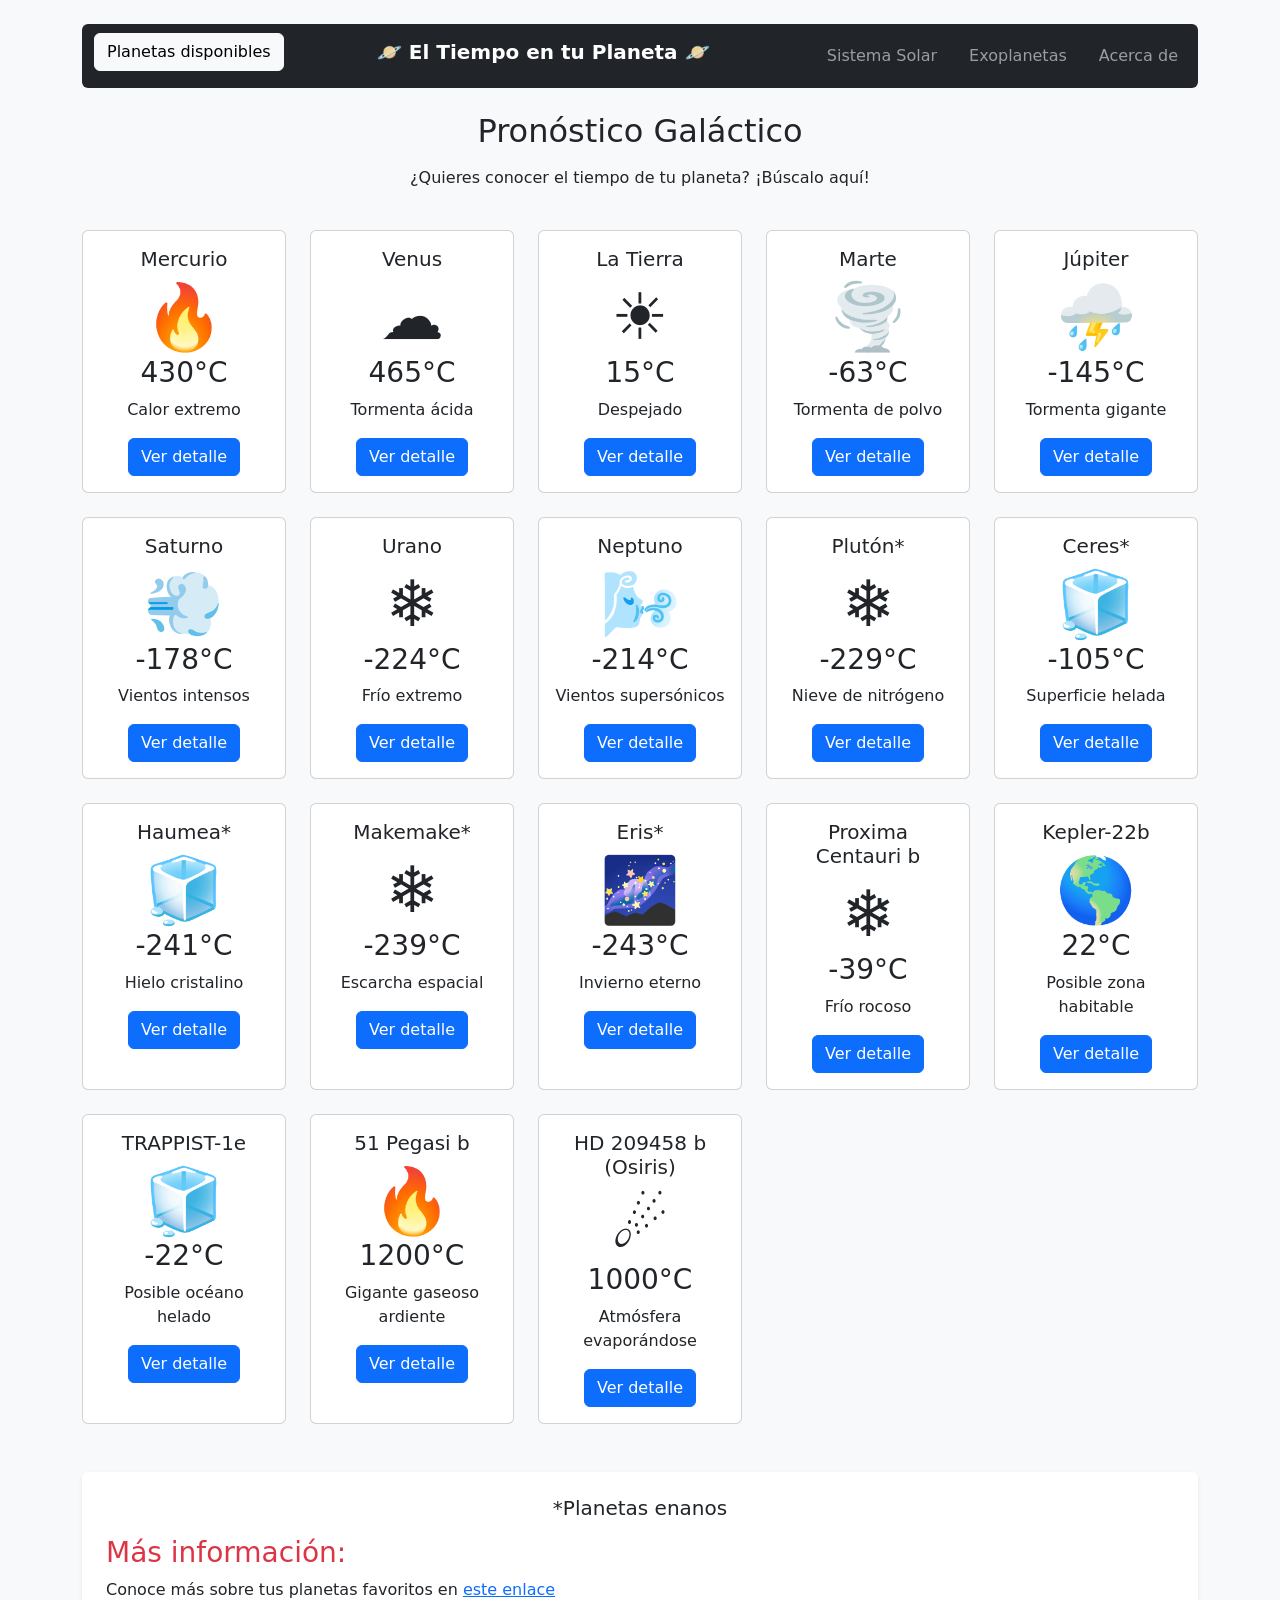
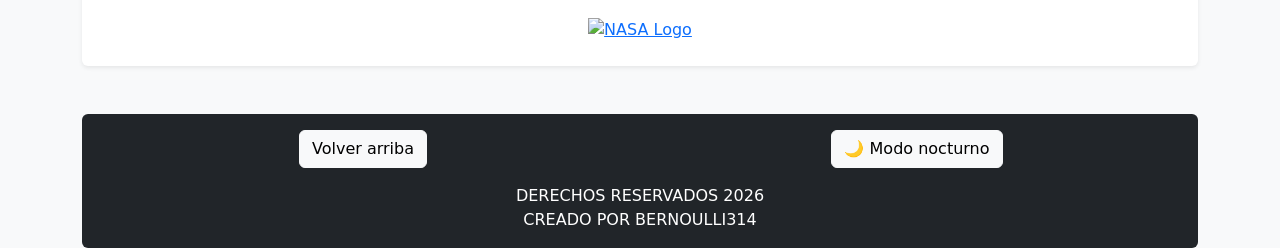
==== index.html @ 9014b526 "codigo index html y lista de planetas en js" ====
<!DOCTYPE html>
<html lang="es">

<head>
    <meta charset="UTF-8">
    <meta name="viewport" content="width=device-width, initial-scale=1.0">

    <link
        href="https://cdn.jsdelivr.net/npm/bootstrap@5.3.8/dist/css/bootstrap.min.css"
        rel="stylesheet">

    <title>🪐 El Tiempo en tu Planeta 🪐</title>

</head>

<body class="bg-light">

    <div class="container mt-4">

        <!-- HEADER -->
        <header class="mb-4">

            <nav class="navbar navbar-expand-lg navbar-dark bg-dark rounded">

                <div class="container-fluid">

                    <div class="d-flex flex-wrap justify-content-between align-items-center w-100">

                        <!-- boton de seleccion de planetas -->
                        <button class="btn btn-light mb-2">
                            Planetas disponibles
                        </button>

                        <!-- titular -->
                        <a class="navbar-brand fw-bold text-center mb-2" href="#">
                            🪐 El Tiempo en tu Planeta 🪐
                        </a>

                        <!-- menu -->
                        <div class="navbar-nav d-flex flex-row flex-wrap">

                            <a class="nav-link me-3" href="#">
                                Sistema Solar
                            </a>

                            <a class="nav-link me-3" href="#">
                                Exoplanetas
                            </a>

                            <a class="nav-link"
                                href="https://science.nasa.gov/"
                                target="_blank"
                                rel="noopener noreferrer">
                                Acerca de
                            </a>

                        </div>

                    </div>

                </div>

            </nav>

        </header>


        <!-- el main -->
        <main>

            <section>

                <h2 class="text-center mb-3">
                    Pronóstico Galáctico
                </h2>

                <p class="text-center">
                    ¿Quieres conocer el tiempo de tu planeta? ¡Búscalo aquí!
                </p>

                <!-- aqui van las cards -->
                <div
                    id="contenedor_planetas"
                    class="row row-cols-1 row-cols-md-3 row-cols-lg-5 g-4 mt-3">

                </div>

            </section>


            <!-- aside -->
            <aside class="bg-white p-4 rounded shadow-sm mt-5">

                <h5 class="text-center">
                    *Planetas enanos
                </h5>

                <h3 class="text-danger mt-3">
                    Más información:
                </h3>

                <p>
                    Conoce más sobre tus planetas favoritos en
                    <a
                        href="https://science.nasa.gov/solar-system/planets/"
                        target="_blank"
                        rel="noopener noreferrer">
                        este enlace
                    </a>
                </p>

                <a
                    href="https://science.nasa.gov/solar-system/planets/"
                    target="_blank"
                    rel="noopener noreferrer"
                    class="d-block text-center">
                    <img
                        class="img-fluid"
                        width="60"
                        alt="NASA Logo"
                        src="https://science.nasa.gov/wp-content/themes/nasa-child/assets/images/nasa-logo.svg">
                </a>
            </aside>
        </main>

        <!-- footer -->
        <footer class="bg-dark text-white text-center p-3 mt-5 rounded">

            <div class="row">

                <div class="col-sm-6 mb-3">

                    <button
                        class="btn btn-light"
                        onclick="window.scrollTo({
                            top:0,
                            behavior:'smooth'
                        })">
                        Volver arriba
                    </button>

                </div>

                <div class="col-sm-6 mb-3">

                    <button
                        id="btn_modo"
                        class="btn btn-light">
                        🌙 Modo nocturno
                    </button>

                </div>

            </div>

            <p class="mb-0">
                DERECHOS RESERVADOS 2026
                <br>
                CREADO POR BERNOULLI314
            </p>

        </footer>

    </div>

    <!-- bootstrap script js -->
    <script src="https://cdn.jsdelivr.net/npm/bootstrap@5.3.8/dist/js/bootstrap.bundle.min.js"></script>

    <!-- mi script -->
    <script src="./assets/js/script.js"></script>

</body>

</html>
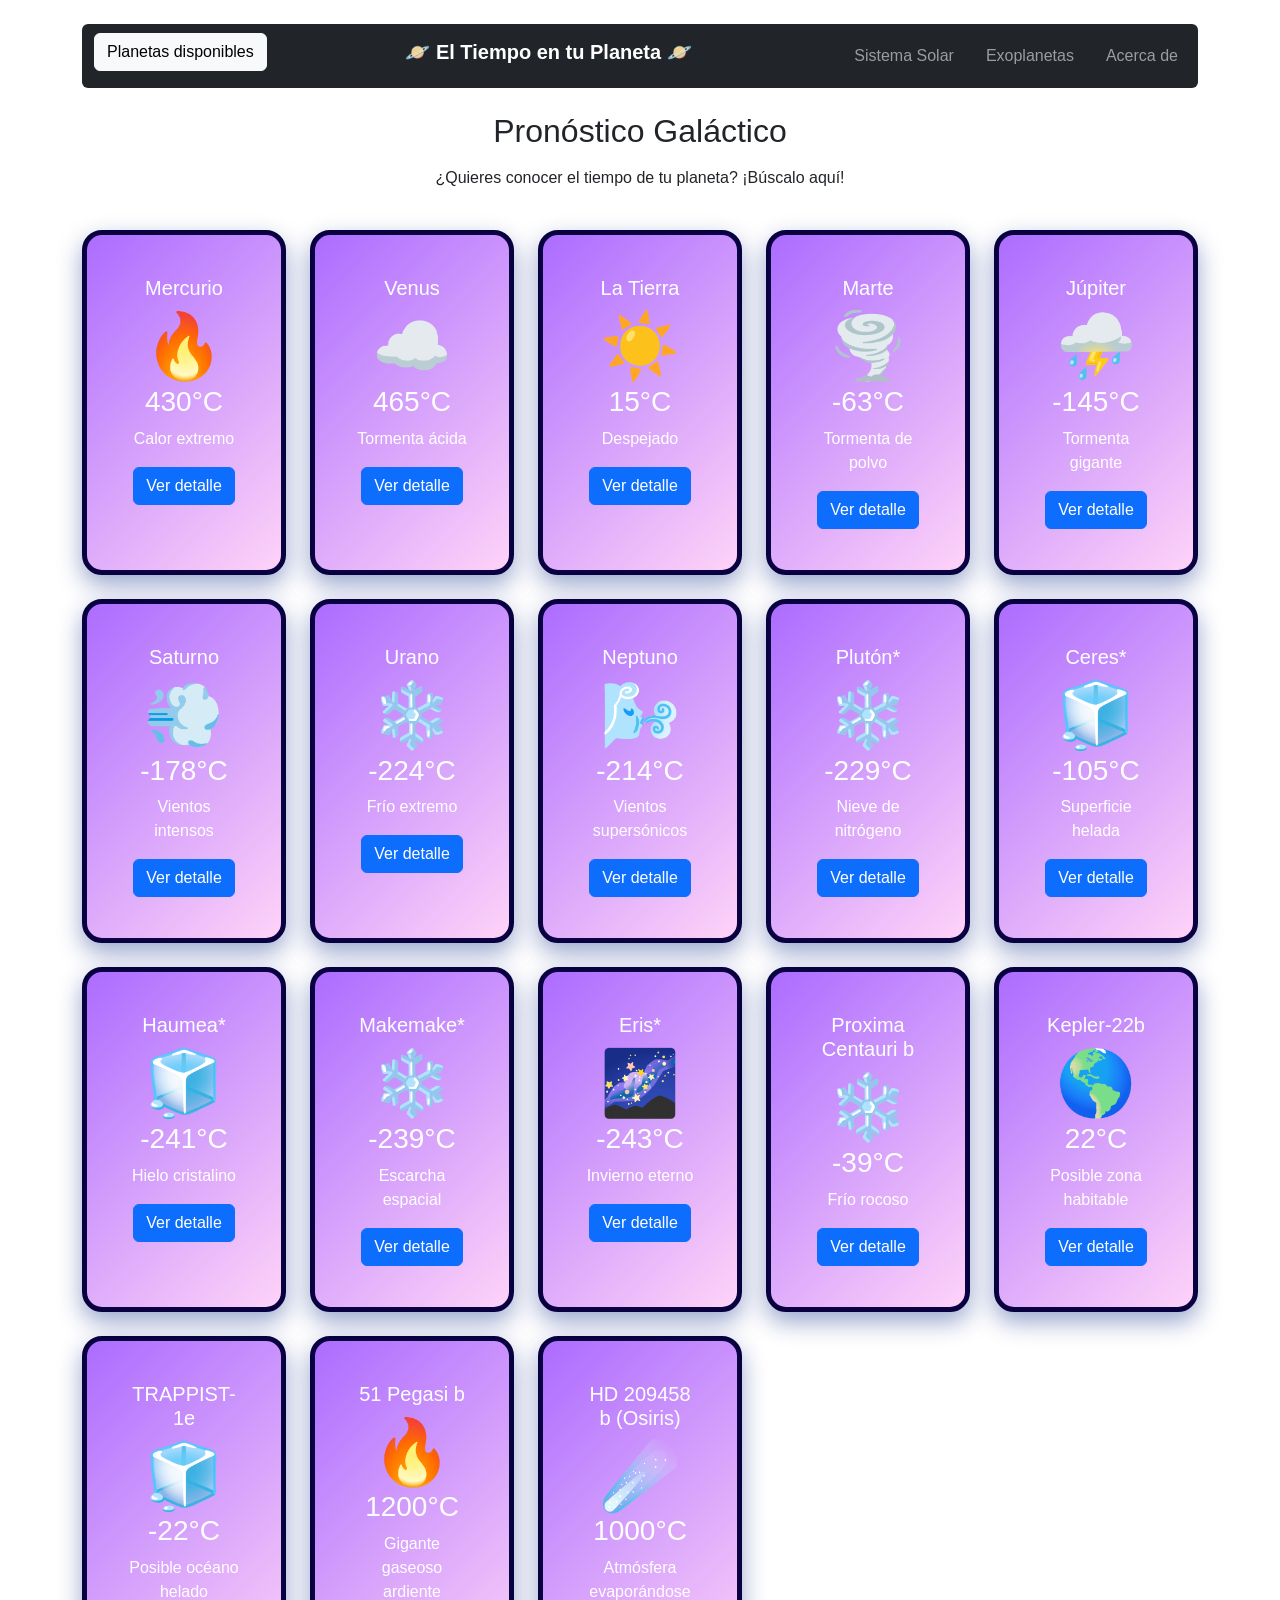
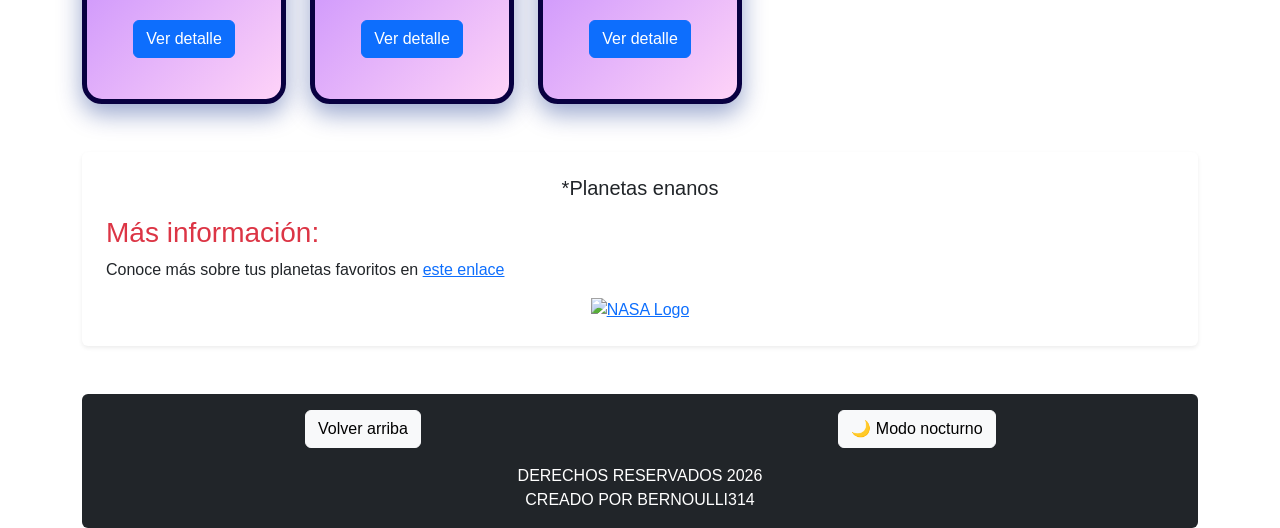
==== commit a9dac676: "primer css de estilos" ====
--- a/index.html
+++ b/index.html
@@ -9,11 +9,13 @@
         href="https://cdn.jsdelivr.net/npm/bootstrap@5.3.8/dist/css/bootstrap.min.css"
         rel="stylesheet">
 
+    <link rel="stylesheet" href="./assets/css/styles.css">
+
     <title>🪐 El Tiempo en tu Planeta 🪐</title>
 
 </head>
 
-<body class="bg-light">
+<body>
 
     <div class="container mt-4">
 
--- a/assets/css/styles.css
+++ b/assets/css/styles.css
@@ -0,0 +1,24 @@
+body{
+    background:#ffffff;
+    font-family:Consolas,sans-serif;
+}
+
+.card{
+    padding:25px;
+
+    border-radius:20px;
+    border:5px solid rgb(8, 0, 65);
+
+    background:linear-gradient(
+        135deg,
+        #ac6cff,
+        #fed3f8
+    );
+
+    color:rgb(255, 255, 255);
+    text-align:center;
+
+    box-shadow:0 10px 25px rgba(0, 35, 133, 0.4);
+
+    transition:transform .3s, box-shadow .3s;
+}
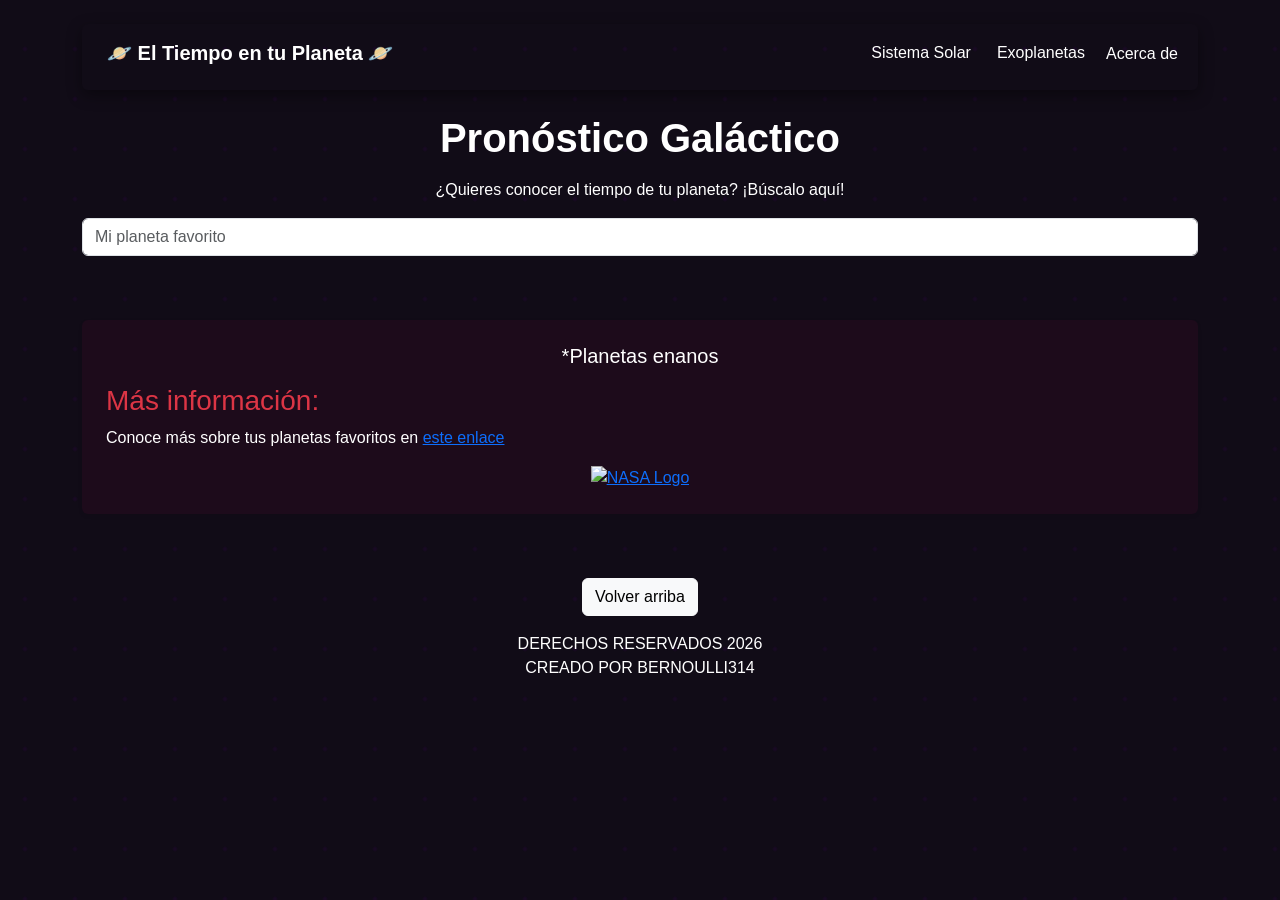
==== commit e959e10c: "se agrega funcion de busqueda y solucion a problemas de diseño" ====
--- a/index.html
+++ b/index.html
@@ -22,34 +22,29 @@
         <!-- HEADER -->
         <header class="mb-4">
 
-            <nav class="navbar navbar-expand-lg navbar-dark bg-dark rounded">
+            <nav class="navbar navbar-expand-lg rounded">
 
                 <div class="container-fluid">
 
                     <div class="d-flex flex-wrap justify-content-between align-items-center w-100">
 
-                        <!-- boton de seleccion de planetas -->
-                        <button class="btn btn-light mb-2">
-                            Planetas disponibles
-                        </button>
-
                         <!-- titular -->
-                        <a class="navbar-brand fw-bold text-center mb-2" href="#">
+                        <a class="navbar-brand fw-bold text-center mb-2 text-white btn" href="index.html">
                             🪐 El Tiempo en tu Planeta 🪐
                         </a>
 
                         <!-- menu -->
                         <div class="navbar-nav d-flex flex-row flex-wrap">
 
-                            <a class="nav-link me-3" href="#">
+                            <button class="btn-ss btn mb-2 text-white">
                                 Sistema Solar
-                            </a>
+                            </button>
 
-                            <a class="nav-link me-3" href="#">
+                            <button class="btn-exo btn mb-2 text-white">
                                 Exoplanetas
-                            </a>
+                            </button>
 
-                            <a class="nav-link"
+                            <a class="nav-link text-white btn"
                                 href="https://science.nasa.gov/"
                                 target="_blank"
                                 rel="noopener noreferrer">
@@ -72,13 +67,17 @@
 
             <section>
 
-                <h2 class="text-center mb-3">
+                <h1 class="text-center mb-3 fw-bold">
                     Pronóstico Galáctico
-                </h2>
+                </h1>
 
                 <p class="text-center">
                     ¿Quieres conocer el tiempo de tu planeta? ¡Búscalo aquí!
                 </p>
+
+                <input type="text" id="buscar" class="form-control" placeholder="Mi planeta favorito">
+
+
 
                 <!-- aqui van las cards -->
                 <div
@@ -91,7 +90,7 @@
 
 
             <!-- aside -->
-            <aside class="bg-white p-4 rounded shadow-sm mt-5">
+            <aside class="p-4 rounded shadow-sm mt-5">
 
                 <h5 class="text-center">
                     *Planetas enanos
@@ -126,11 +125,11 @@
         </main>
 
         <!-- footer -->
-        <footer class="bg-dark text-white text-center p-3 mt-5 rounded">
+        <footer class="text-white text-center p-3 mt-5 rounded">
 
             <div class="row">
 
-                <div class="col-sm-6 mb-3">
+                <div class="col-sm-12 mb-3">
 
                     <button
                         class="btn btn-light"
@@ -139,16 +138,6 @@
                             behavior:'smooth'
                         })">
                         Volver arriba
-                    </button>
-
-                </div>
-
-                <div class="col-sm-6 mb-3">
-
-                    <button
-                        id="btn_modo"
-                        class="btn btn-light">
-                        🌙 Modo nocturno
                     </button>
 
                 </div>
@@ -169,6 +158,7 @@
     <script src="https://cdn.jsdelivr.net/npm/bootstrap@5.3.8/dist/js/bootstrap.bundle.min.js"></script>
 
     <!-- mi script -->
+    <script src="./assets/js/datos.js"></script>
     <script src="./assets/js/script.js"></script>
 
 </body>
--- a/assets/css/styles.css
+++ b/assets/css/styles.css
@@ -1,24 +1,133 @@
 body{
-    background:#ffffff;
+
+    background:#110c17;
     font-family:Consolas,sans-serif;
+    color:white;
+
 }
 
+body::before{
+
+    content:"";
+    position:fixed;
+
+    width:100%;
+    height:100%;
+
+    background-image:
+    radial-gradient(
+        rgb(60, 0, 93) 1px,
+        transparent 3px
+    );
+
+    background-size:
+    50px 50px;
+
+    opacity:.2;
+    z-index:-1;
+
+}
+
+/* cards y su hover */
+
 .card{
+
     padding:25px;
-
-    border-radius:20px;
-    border:5px solid rgb(8, 0, 65);
 
     background:linear-gradient(
         135deg,
-        #ac6cff,
-        #fed3f8
+        #110c17,
+        #1d0b1b
     );
 
-    color:rgb(255, 255, 255);
+    color:white;
+
     text-align:center;
 
-    box-shadow:0 10px 25px rgba(0, 35, 133, 0.4);
+    border:none;
+    border-radius:15px;
 
-    transition:transform .3s, box-shadow .3s;
+    box-shadow:
+        0 10px 25px rgba(0,35,133,.4);
+
+    transition:
+        transform 1.3s,
+        box-shadow 1.3s;
+}
+
+.card:hover{
+
+    transform:translateY(-20px);
+
+    box-shadow:
+        0 15px 30px rgba(0, 110, 255, 0.532);
+
+}
+
+/* datos de las cards */
+
+.card h5{
+
+    font-size: 2.0rem;
+    font-weight:bold;
+    margin-bottom:15px;
+
+}
+
+.icono-planeta{
+
+    font-size:6rem;
+    margin-bottom:5px;
+
+}
+
+.temperatura{
+
+    font-size:2rem;
+    font-weight:bold;
+    color:#87cefa;
+    margin-bottom:10px;
+
+}
+
+.estado{
+
+    opacity:.8;
+    margin-bottom:20px;
+
+}
+
+/* aside */
+
+aside{
+
+    background:#1d0b1b;
+    color:white;
+
+}
+
+/* navbar */
+
+.navbar{
+
+    box-shadow:
+        0 5px 15px
+        rgba(0, 0, 0, 0.4);
+
+}
+
+
+/* botones */
+
+.btn{
+
+    transition:
+        transform .3s;
+
+}
+
+.btn:hover{
+
+    transform:scale(1.05);
+
 }
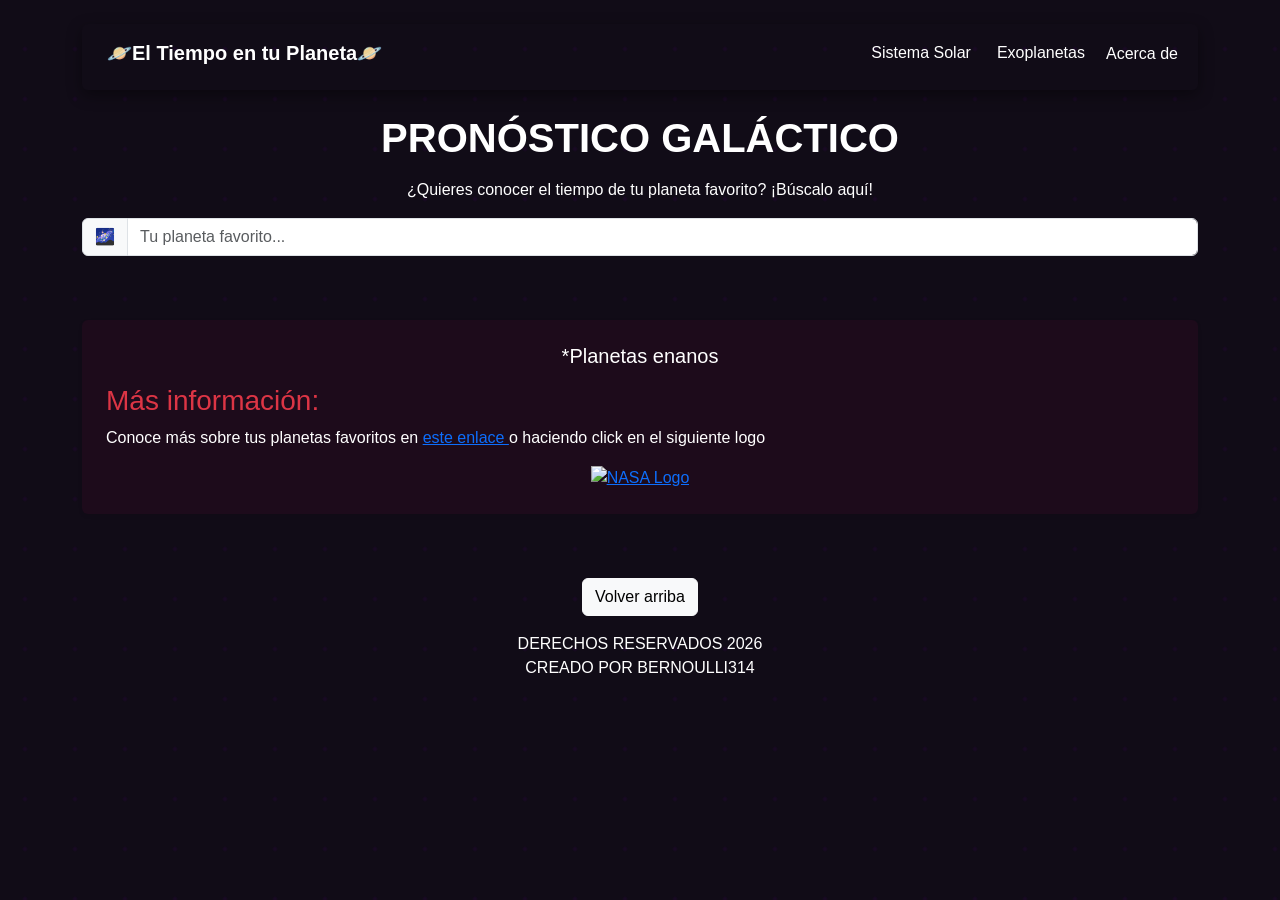
==== commit 9850b07a: "se agregan info README y se solucionan problemas de diseño" ====
--- a/index.html
+++ b/index.html
@@ -11,7 +11,7 @@
 
     <link rel="stylesheet" href="./assets/css/styles.css">
 
-    <title>🪐 El Tiempo en tu Planeta 🪐</title>
+    <title>🪐El Tiempo en tu Planeta🪐</title>
 
 </head>
 
@@ -30,7 +30,7 @@
 
                         <!-- titular -->
                         <a class="navbar-brand fw-bold text-center mb-2 text-white btn" href="index.html">
-                            🪐 El Tiempo en tu Planeta 🪐
+                            🪐El Tiempo en tu Planeta🪐
                         </a>
 
                         <!-- menu -->
@@ -68,14 +68,17 @@
             <section>
 
                 <h1 class="text-center mb-3 fw-bold">
-                    Pronóstico Galáctico
+                    PRONÓSTICO GALÁCTICO
                 </h1>
 
                 <p class="text-center">
-                    ¿Quieres conocer el tiempo de tu planeta? ¡Búscalo aquí!
+                    ¿Quieres conocer el tiempo de tu planeta favorito? ¡Búscalo aquí!
                 </p>
 
-                <input type="text" id="buscar" class="form-control" placeholder="Mi planeta favorito">
+                <div class="input-group">
+                    <span class="input-group-text">🌌</span>
+                    <input type="text" id="buscar" class="form-control" placeholder="Tu planeta favorito...">
+                </div>
 
 
 
@@ -108,6 +111,7 @@
                         rel="noopener noreferrer">
                         este enlace
                     </a>
+                    o haciendo click en el siguiente logo
                 </p>
 
                 <a
@@ -117,7 +121,7 @@
                     class="d-block text-center">
                     <img
                         class="img-fluid"
-                        width="60"
+                        width="100"
                         alt="NASA Logo"
                         src="https://science.nasa.gov/wp-content/themes/nasa-child/assets/images/nasa-logo.svg">
                 </a>
--- a/assets/css/styles.css
+++ b/assets/css/styles.css
@@ -5,6 +5,8 @@
     color:white;
 
 }
+
+/* fondo estrellado xd */
 
 body::before{
 
@@ -121,8 +123,7 @@
 
 .btn{
 
-    transition:
-        transform .3s;
+    transition: transform .3s;
 
 }
 
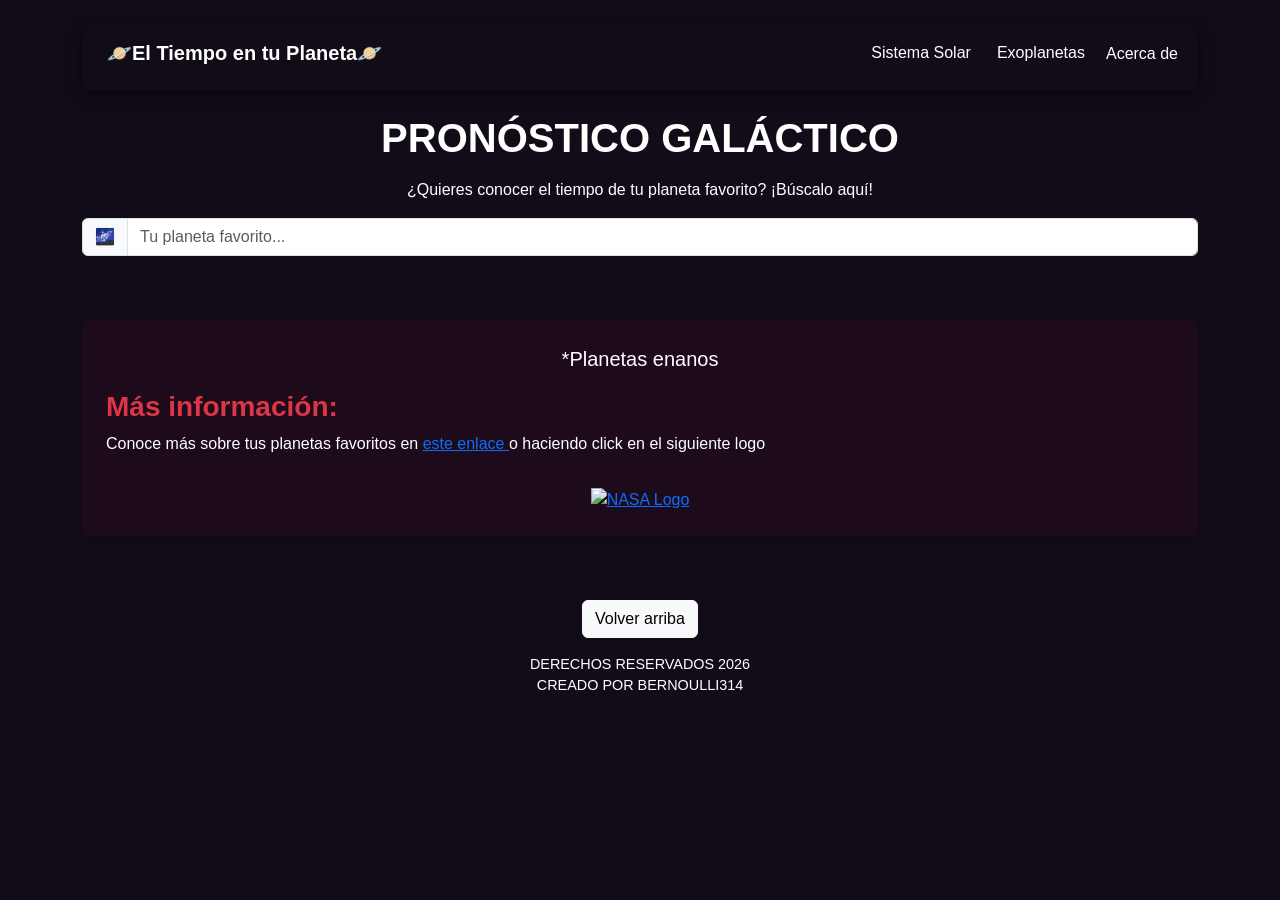
==== commit 15313ab0: "Codigo scss en base a css antiguo funcional" ====
--- a/index.html
+++ b/index.html
@@ -9,42 +9,42 @@
         href="https://cdn.jsdelivr.net/npm/bootstrap@5.3.8/dist/css/bootstrap.min.css"
         rel="stylesheet">
 
-    <link rel="stylesheet" href="./assets/css/styles.css">
+    <link rel="stylesheet" href="./assets/css/main.css">
 
     <title>🪐El Tiempo en tu Planeta🪐</title>
 
 </head>
 
-<body>
+<body class="weather-app">
 
     <div class="container mt-4">
 
         <!-- HEADER -->
-        <header class="mb-4">
+        <header class="mb-4 header">
 
-            <nav class="navbar navbar-expand-lg rounded">
+            <nav class="navbar navbar-expand-lg rounded header__nav">
 
                 <div class="container-fluid">
 
                     <div class="d-flex flex-wrap justify-content-between align-items-center w-100">
 
                         <!-- titular -->
-                        <a class="navbar-brand fw-bold text-center mb-2 text-white btn" href="index.html">
+                        <a class="navbar-brand fw-bold text-center mb-2 text-white btn header__titulo" href="index.html">
                             🪐El Tiempo en tu Planeta🪐
                         </a>
 
                         <!-- menu -->
                         <div class="navbar-nav d-flex flex-row flex-wrap">
 
-                            <button class="btn-ss btn mb-2 text-white">
+                            <button class="btn-ss btn mb-2 text-white btn btn--ss">
                                 Sistema Solar
                             </button>
 
-                            <button class="btn-exo btn mb-2 text-white">
+                            <button class="btn-exo btn mb-2 text-white btn btn--exo">
                                 Exoplanetas
                             </button>
 
-                            <a class="nav-link text-white btn"
+                            <a class="nav-link text-white btn header__btn"
                                 href="https://science.nasa.gov/"
                                 target="_blank"
                                 rel="noopener noreferrer">
@@ -63,19 +63,19 @@
 
 
         <!-- el main -->
-        <main>
+        <main class="weather-content">
 
             <section>
 
-                <h1 class="text-center mb-3 fw-bold">
+                <h1 class="text-center mb-3 fw-bold weather-content__titulo">
                     PRONÓSTICO GALÁCTICO
                 </h1>
 
-                <p class="text-center">
+                <p class="text-center weather-content__texto">
                     ¿Quieres conocer el tiempo de tu planeta favorito? ¡Búscalo aquí!
                 </p>
 
-                <div class="input-group">
+                <div class="input-group weather-content__input">
                     <span class="input-group-text">🌌</span>
                     <input type="text" id="buscar" class="form-control" placeholder="Tu planeta favorito...">
                 </div>
@@ -85,7 +85,7 @@
                 <!-- aqui van las cards -->
                 <div
                     id="contenedor_planetas"
-                    class="row row-cols-1 row-cols-md-3 row-cols-lg-5 g-4 mt-3">
+                    class="weather-content__grid row row-cols-1 row-cols-md-3 row-cols-lg-5 g-4 mt-3">
 
                 </div>
 
@@ -93,17 +93,17 @@
 
 
             <!-- aside -->
-            <aside class="p-4 rounded shadow-sm mt-5">
+            <aside class="p-4 rounded shadow-sm mt-5 aside">
 
-                <h5 class="text-center">
+                <h5 class="text-center aside__texto">
                     *Planetas enanos
                 </h5>
 
-                <h3 class="text-danger mt-3">
+                <h3 class="text-danger mt-3 aside__titulo">
                     Más información:
                 </h3>
 
-                <p>
+                <p class="aside__texto">
                     Conoce más sobre tus planetas favoritos en
                     <a
                         href="https://science.nasa.gov/solar-system/planets/"
@@ -120,7 +120,7 @@
                     rel="noopener noreferrer"
                     class="d-block text-center">
                     <img
-                        class="img-fluid"
+                        class="img-fluid aside__img"
                         width="100"
                         alt="NASA Logo"
                         src="https://science.nasa.gov/wp-content/themes/nasa-child/assets/images/nasa-logo.svg">
@@ -129,14 +129,14 @@
         </main>
 
         <!-- footer -->
-        <footer class="text-white text-center p-3 mt-5 rounded">
+        <footer class="text-white text-center p-3 mt-5 rounded footer">
 
             <div class="row">
 
                 <div class="col-sm-12 mb-3">
 
                     <button
-                        class="btn btn-light"
+                        class="btn btn-light footer__btn"
                         onclick="window.scrollTo({
                             top:0,
                             behavior:'smooth'
@@ -148,7 +148,7 @@
 
             </div>
 
-            <p class="mb-0">
+            <p class="mb-0 footer__texto">
                 DERECHOS RESERVADOS 2026
                 <br>
                 CREADO POR BERNOULLI314
--- a/assets/css/main.css
+++ b/assets/css/main.css
@@ -0,0 +1,80 @@
+body {
+  background: rgb(17, 12, 23);
+  font-family: Consolas, sans-serif;
+  color: white;
+}
+body::before {
+  content: "";
+  position: fixed;
+  width: 100%;
+  height: 100%;
+  background-image: radial-gradient(rgb(60, 0, 93) 1px, transparent 3px);
+  background-size: 50px 50px;
+  opacity: 0.2;
+  z-index: -1;
+}
+
+.btn {
+  transition: transform 0.3s;
+}
+.btn:hover {
+  transform: scale(1.05);
+}
+
+.place-card {
+  padding: 25px;
+  background: linear-gradient(135deg, rgb(17, 12, 23), rgb(29, 11, 27));
+  color: white;
+  text-align: center;
+  border: none;
+  border-radius: 15px;
+  box-shadow: 0 10px 25px rgba(0, 35, 133, 0.4);
+  transition: transform 1.3s, box-shadow 1.3s;
+}
+.place-card:hover {
+  transform: translateY(-20px);
+  box-shadow: 0 15px 30px rgba(0, 110, 255, 0.53);
+}
+.place-card__name {
+  font-size: 2rem;
+  font-weight: bold;
+  margin-bottom: 15px;
+}
+.place-card__icon {
+  font-size: 6rem;
+  margin-bottom: 5px;
+}
+.place-card__temp {
+  font-size: 2rem;
+  font-weight: bold;
+  color: rgb(135, 206, 250);
+  margin-bottom: 10px;
+}
+.place-card__status {
+  opacity: 0.8;
+  margin-bottom: 20px;
+}
+
+.header__nav {
+  box-shadow: 0 5px 15px rgba(0, 0, 0, 0.4);
+}
+
+.aside {
+  background: rgb(29, 11, 27);
+  color: white;
+}
+.aside__titulo {
+  font-weight: bold;
+}
+.aside__texto {
+  line-height: 1.5;
+}
+.aside__img {
+  margin-top: 1rem;
+}
+
+.footer__texto {
+  font-size: 0.9rem;
+}
+
+/*# sourceMappingURL=main.css.map */
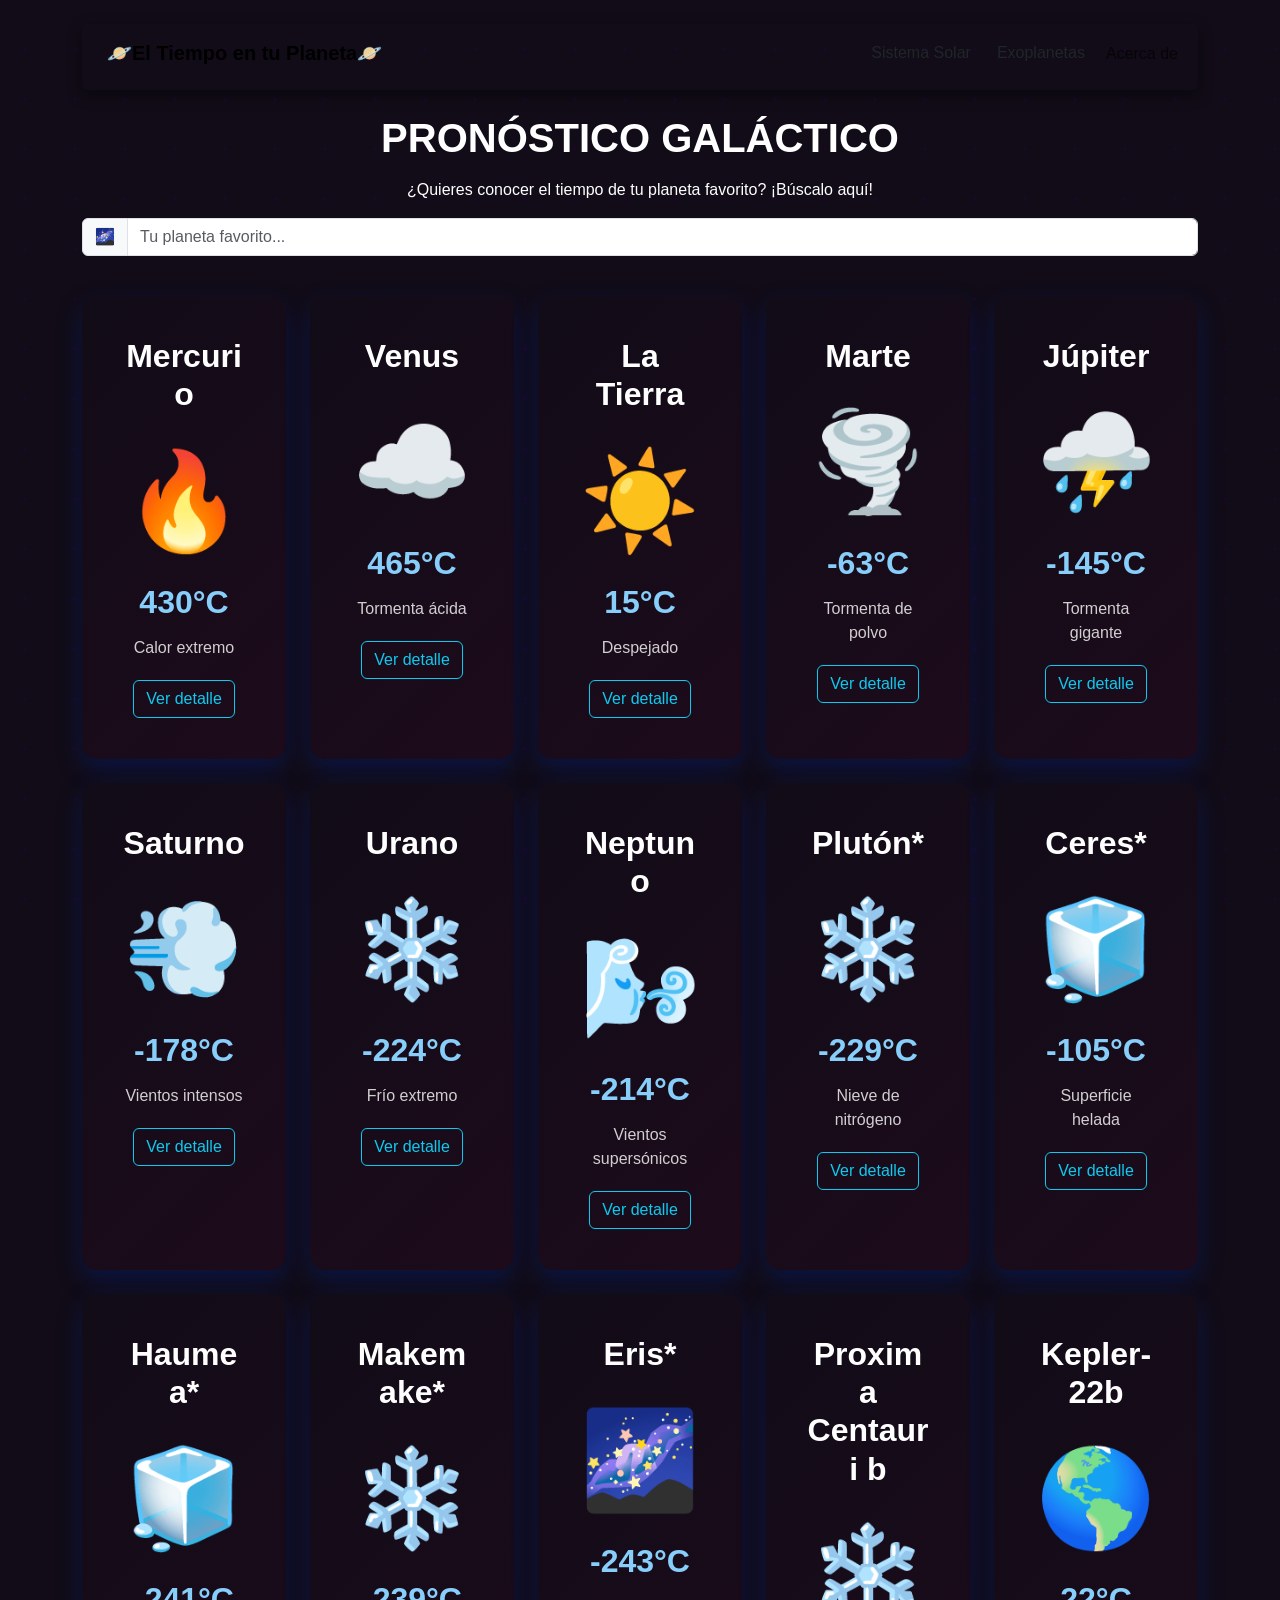
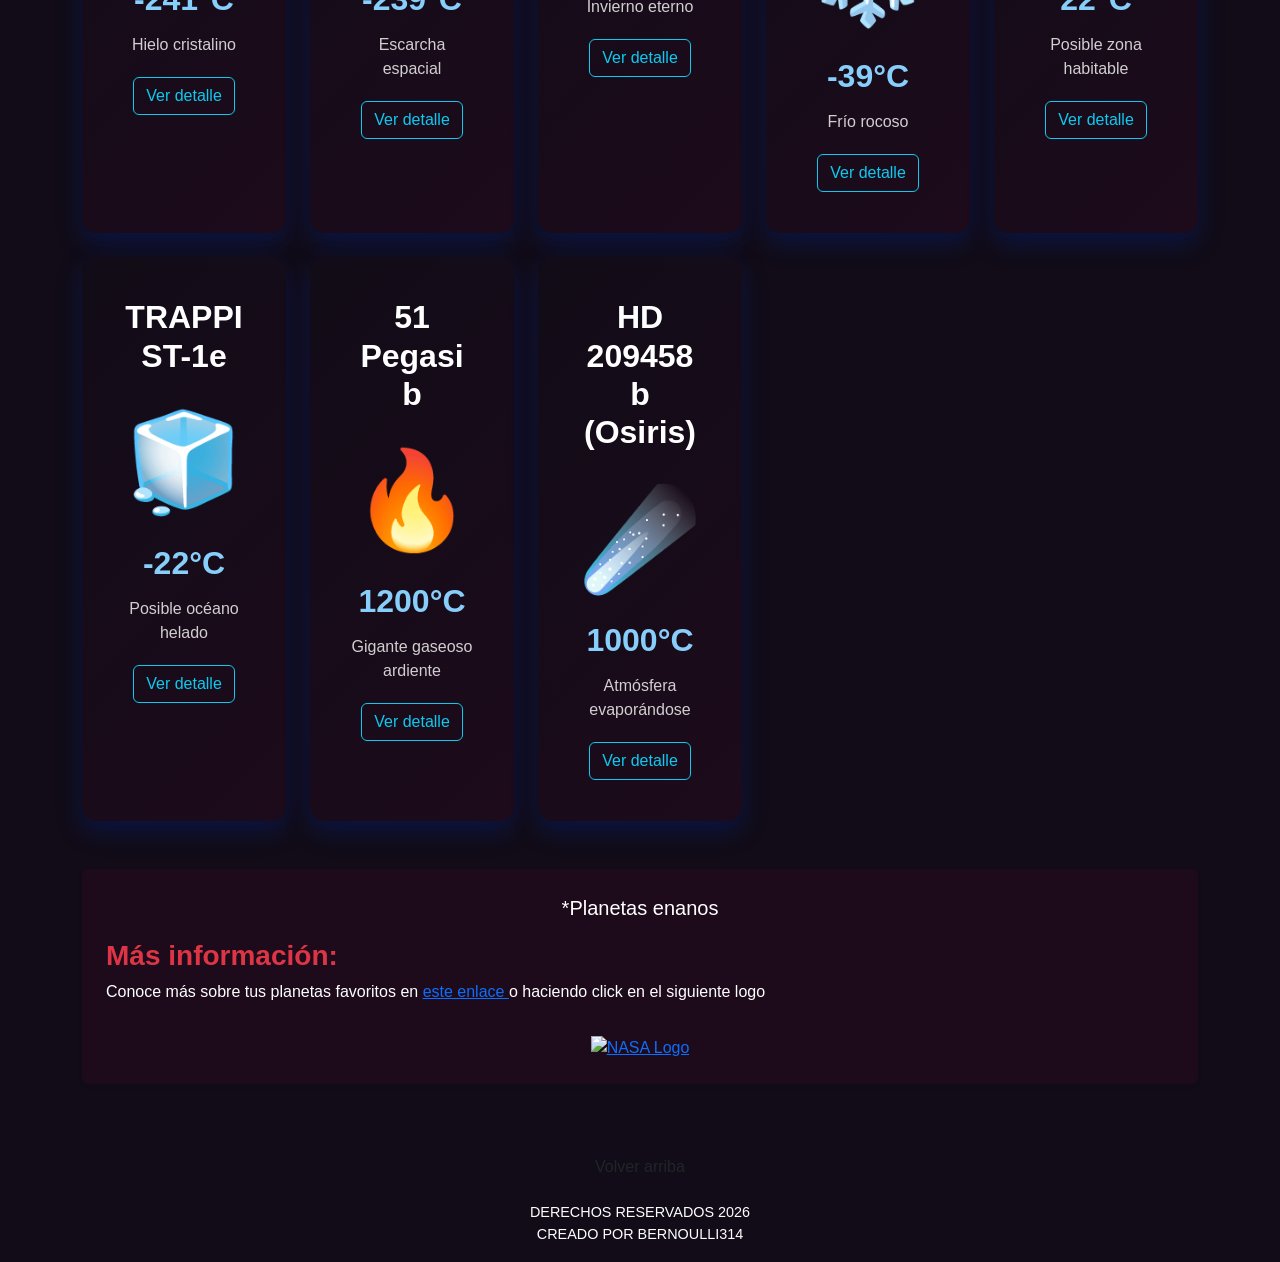
==== commit 5063cbee: "se genera codigo del intermediario entre apiclient.js y detalle.js" ====
--- a/index.html
+++ b/index.html
@@ -29,22 +29,22 @@
                     <div class="d-flex flex-wrap justify-content-between align-items-center w-100">
 
                         <!-- titular -->
-                        <a class="navbar-brand fw-bold text-center mb-2 text-white btn header__titulo" href="index.html">
+                        <a class="navbar-brand fw-bold text-center mb-2 btn header__titulo" href="index.html">
                             🪐El Tiempo en tu Planeta🪐
                         </a>
 
                         <!-- menu -->
                         <div class="navbar-nav d-flex flex-row flex-wrap">
 
-                            <button class="btn-ss btn mb-2 text-white btn btn--ss">
+                            <button class="mb-2 btn btn--ss">
                                 Sistema Solar
                             </button>
 
-                            <button class="btn-exo btn mb-2 text-white btn btn--exo">
+                            <button class="mb-2 btn btn--exo">
                                 Exoplanetas
                             </button>
 
-                            <a class="nav-link text-white btn header__btn"
+                            <a class="nav-link btn"
                                 href="https://science.nasa.gov/"
                                 target="_blank"
                                 rel="noopener noreferrer">
@@ -129,14 +129,14 @@
         </main>
 
         <!-- footer -->
-        <footer class="text-white text-center p-3 mt-5 rounded footer">
+        <footer class="text-center p-3 mt-5 rounded footer">
 
             <div class="row">
 
                 <div class="col-sm-12 mb-3">
 
                     <button
-                        class="btn btn-light footer__btn"
+                        class="btn btn--footer"
                         onclick="window.scrollTo({
                             top:0,
                             behavior:'smooth'
@@ -162,8 +162,7 @@
     <script src="https://cdn.jsdelivr.net/npm/bootstrap@5.3.8/dist/js/bootstrap.bundle.min.js"></script>
 
     <!-- mi script -->
-    <script src="./assets/js/datos.js"></script>
-    <script src="./assets/js/script.js"></script>
+    <script type="module" src="./assets/js/script.js"></script>
 
 </body>
 
